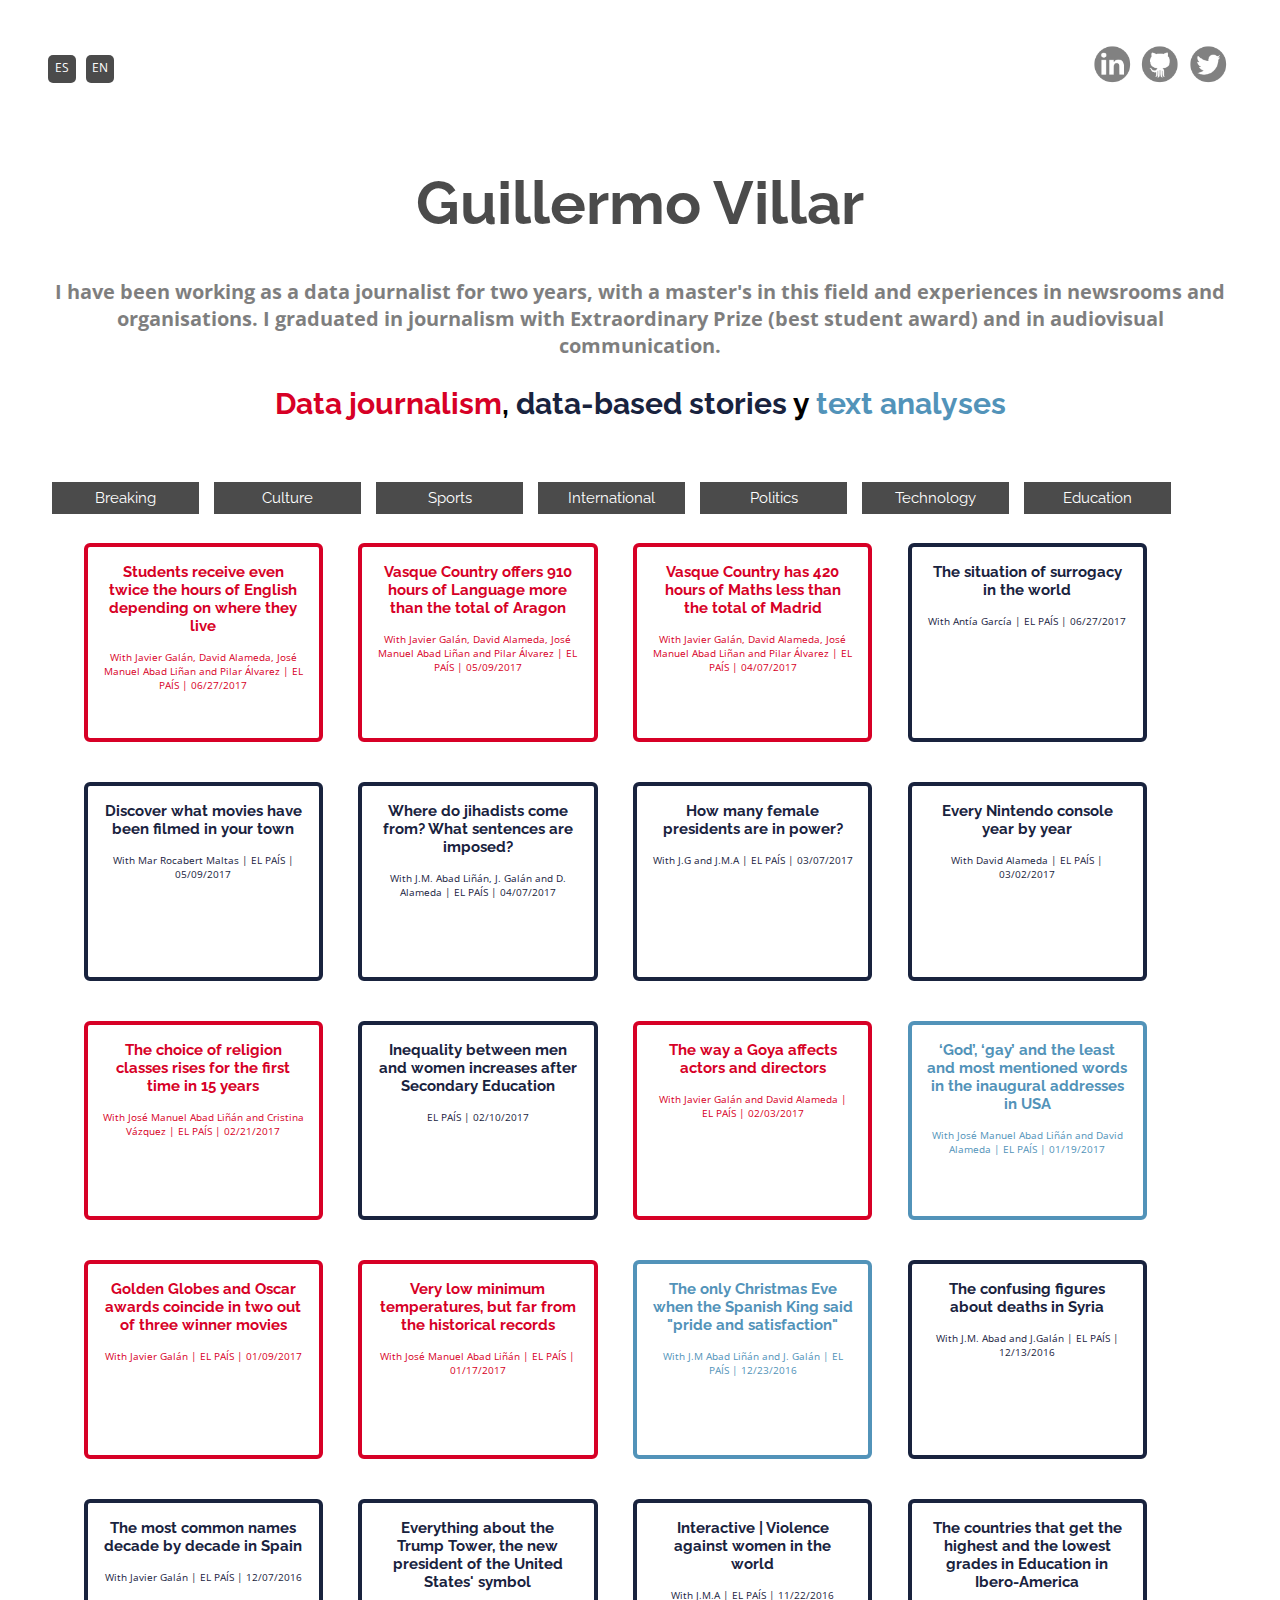
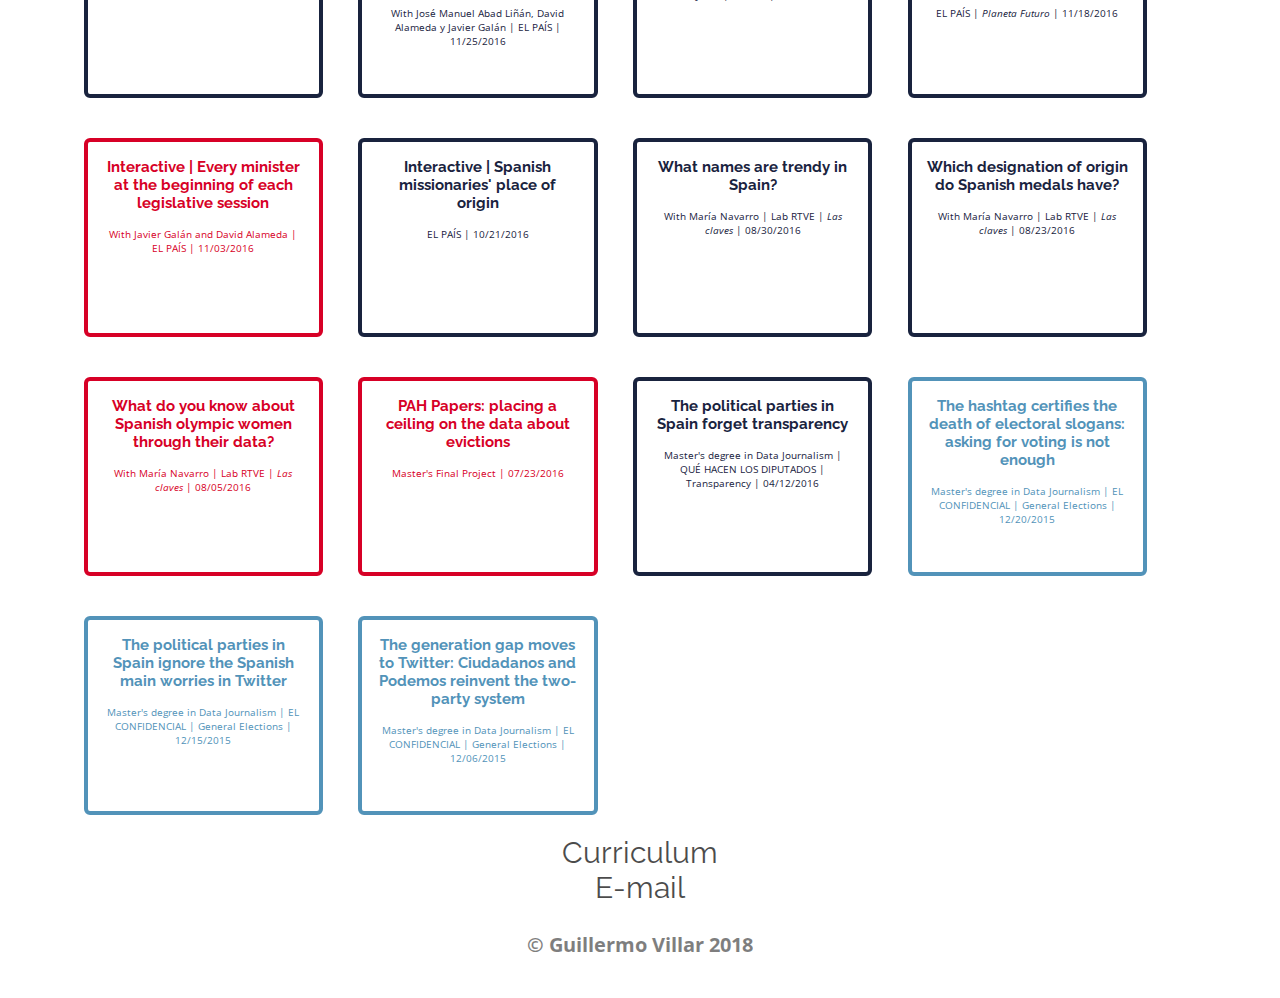
==== english.html @ 20ea94da "más reajustes para responsive" ====
<!DOCTYPE html>
<html lang="en">
	<head>
		<title>Guillermo Villar</title>
		<meta http-equiv="Content-Type" content="text/html; charset=utf-8">
		<link href="https://fonts.googleapis.com/css?family=Open+Sans:300|Raleway:900" rel="stylesheet">
		<script type="text/javascript" src="jquery.js"></script>
		<style>

			.box,.politics,.culture,.economics,.sports,.international,.national,.breaking,.technology{
				width:17%;
				height:175px;
				margin:20px;
				margin-left:3%;
				margin-right:0;
				padding:15px;
				padding-top:1px;
				border:solid 4px;
				border-radius:6px;
				display:inline-block;
				float:left;
				cursor:pointer;
				opacity:1;
		}
			.box:hover{
				color:#fff;

			}

			button{
				background-color:#000;
				border-color:#000;
				color:#fff; 
				width:155px;
				height:40px;
				margin:17px;
				margin-left:0px;
				margin-right:7px;
				margin-bottom:5px;
				padding:4px;
				border:solid 4px;
				float:left;
				font-family: 'Raleway', sans-serif;
				font-size:15px;
				cursor:pointer;
				opacity:0.7;

			}

			.icon{
				width:40px;
				height:40px;
				padding:4px;
				margin-bottom:80px;
				float:right;
				cursor:pointer;
				opacity:0.7;

			}

			.lang{
				background-color:#000;
				border-color:#000;
				color:#fff;
				width:20px;
				height:20px;
				margin:15px;
				margin-left:0px;
				margin-right:10px;
				margin-bottom:80px;
				padding:4px;
				border-radius:5px;
				font-family: 'Open Sans', sans-serif;
				font-size:12px;
				text-align:center;
				float:left;
				cursor:pointer;
				opacity:0.7;
			}
			a:hover,button:hover,.icon:hover,.lang:hover{
				opacity:1;
			}

			.ddj{
				color:#D70026;
				
			}
			.ddj:hover{
				border-color:#D70026;
				background-color:#D70026;
			}
			.data{
				color:#19233e;
			}
			.data:hover{
				border-color:#19233e;
				background-color:#19233e;
				
			}
			.text{
				color:#5293B9;
			}

			.text:hover{
				border-color:#5293B9;
				background-color:#5293B9;

			}
			.selected{
				color:#000;
			}
			.selected:hover{
				color:#000;
				border-color:#ebbd30;
				background-color:#ebbd30;	
				opacity:1;

			}
			.non-selected{
				border-color:#cacaca;
				color:#cacaca;

			}

			.non-selected:hover{
				color:#000;
				border-color:#cacaca;
				background-color:#cacaca;
				opacity:1;	
			}
			
			h1{
				font-family: 'Raleway', sans-serif;
				text-align:center;
				font-size:60px;
				opacity:0.7;
			}

			h2{
				font-family: 'Raleway', sans-serif;
				text-align:center;
				font-size:30px;
			}

			h3{
				font-family: 'Raleway', sans-serif;
				font-size:15px;
			}
			h4{
				font-family: 'Open Sans',sans-serif;
				text-align:center;
				font-size:20px;
				opacity:0.5;
			}
			p{
				font-family: 'Open Sans', sans-serif;
				font-size:10px;
			}

			a{
				font-family: 'Raleway', sans-serif;
				font-size:30px;
				color:#000;
				opacity:0.7;
			}	


			a:link{
			text-decoration:none;
			}

			div{
				clear:both;
				text-align:center;
				margin:40px;
				position:relative;
			}

	@media (max-device-width:950px),(max-width:950px){

			.box,.politics,.culture,.society,.economics,.sports,.international,.national,.breaking,.technology{
				width:85%;
				border:solid 4px;
				cursor:pointer;
				opacity:1;
			}

			button{
				margin-left:25px;
				margin-right:0px;
				font-size:28px;
			}

			.icon{
				width:54px;
				height:54px;
				display:inline-block;

			}

			.lang{
				width:34px;
				height:34px;
				border-radius:10px;
				padding:3px;
				font-size:25px;

			}

	}

	@media (max-device-width:950px){

			h1{
				font-size:90px;
			}

			h2{
				font-size:60px;
			}

			h3{
				font-size:35px;
			}

			h4{
				font-size:25px;
			}

			p{
				font-size:18px;
			}

			button{
				width:90%;
				height:60px;
				font-size:35px;
			}

			.box,.politics,.culture,.society,.economics,.sports,.international,.national,.breaking,.technology{
				height:205px;
			}
	}

	@media (max-width:950px){

			h3{
				font-size:18px;
			}

			p{
				font-size:11px;
			}
			.box,.politics,.culture,.society,.economics,.sports,.international,.national,.breaking,.technology{
				height:150px;
			}
			button{
				width:90%;
				height:40px;
				font-size:20px;

			}
	}

		</style>
	</head>
	<body>

		<div>
		<a class="lang" href="index.html">ES</a>
		<a class="lang" href="english.html">EN</a>
		<a href="https://twitter.com/_gvillar" target="_blank"><img class='icon' src='icons/twitter.png' alt="twitter" title="Twitter"></a>
		<a href="https://github.com/gvillar" target="_blank"><img class='icon' src='icons/github.png'  alt="github" title="Github"></a>
		<a href="https://www.linkedin.com/in/guillermovillarrodriguez/en" target="_blank"><img class='icon' src='icons/linkedin.png' alt="linkedin" title="Linkedin"></a>
		</div>

		<div>
			<h1>Guillermo Villar</h1>
			<h4>I have been working as a data journalist for two years, with a master's in this field and experiences in newsrooms and organisations. I graduated in journalism with Extraordinary Prize (best student award) and in audiovisual communication.</h4>
			<h2><font color='#D70026'>Data journalism</font>, <font color='#19233e'>data-based stories</font> y 
			<font color='#5293B9'>text analyses</font></h2>
		</div>


		<div align='center'>
			<button onclick="filter('breaking')" title="Select breaking news">Breaking</button>
			<button onclick="filter('culture')" title="Select culture news">Culture</button>
			<button onclick="filter('sports')" title="Select sports news">Sports</button>
			<button onclick="filter('international')" title="Select international news">International</button>
			<button onclick="filter('politics')" title="Select politics news">Politics</button>
			<button onclick="filter('technology')" title="Select technology news">Technology</button>
			<button onclick="filter('education')" title="Select education news">Education</button>
		</div>
		
		<div>
		 <a class='box education ddj' href="https://politica.elpais.com/politica/2017/09/06/actualidad/1504710364_677492.html" target="_blank"title="Read the full article">
                        <h3>Students receive even twice the hours of English depending on where they live</h3>
                        <p>With Javier Galán, David Alameda, José Manuel Abad Liñan and Pilar Álvarez | EL PAÍS | 06/27/2017</p>
                </a>
                <a class='box education ddj' href="https://politica.elpais.com/politica/2017/09/06/actualidad/1504709729_421130.html" target="_blank" title="Read the full article">
                        <h3>Vasque Country offers 910 hours of Language more than the total of Aragon</h3>
                        <p>With Javier Galán, David Alameda, José Manuel Abad Liñan and Pilar Álvarez | EL PAÍS | 05/09/2017</p>
                </a>
                <a class='box education ddj' href="https://politica.elpais.com/politica/2017/09/05/actualidad/1504603559_124976.html" target="_blank" title="Read the full article">
                        <h3>Vasque Country has 420 hours of Maths less than the total of Madrid</h3>
                        <p>With Javier Galán, David Alameda, José Manuel Abad Liñan and Pilar Álvarez | EL PAÍS | 04/07/2017</p>
                </a>
                <a class='box breaking data' href="https://internacional.elpais.com/internacional/2017/06/27/actualidad/1498555779_269973.html" target="_blank" title="Read the full article">
                        <h3>The situation of surrogacy in the world</h3>
                        <p>With Antía García | EL PAÍS | 06/27/2017</p>
                </a>
                <a class='box culture data' href="https://cat.elpais.com/cat/2017/05/09/culture/1494353653_363766.html" target="_blank" title="Read the full article">
                        <h3>Discover what movies have been filmed in your town</h3>
                        <p>With Mar Rocabert Maltas | EL PAÍS | 05/09/2017</p>
                </a>
                <a class='box international data' href="https://internacional.elpais.com/internacional/2017/04/07/actualidad/1491582612_084302.html" target="_blank" title="Read the full article">
                        <h3>Where do jihadists come from? What sentences are imposed?</h3>
                        <p>With J.M. Abad Liñán, J. Galán and D. Alameda | EL PAÍS | 04/07/2017</p>
                </a>
                <a class='box international data' href="https://internacional.elpais.com/internacional/2017/03/07/actualidad/1488879380_710686.html" target="_blank" title="Read the full article">
                        <h3>How many female presidents are in power?</h3>
                        <p>With J.G and J.M.A | EL PAÍS | 03/07/2017</p>
                </a>
                <a class='box technology data' href="https://elpais.com/tecnologia/2017/03/02/actualidad/1488470239_716599.html" target="_blank" title="Read the full article">
                        <h3>Every Nintendo console year by year</h3>
                        <p>With David Alameda | EL PAÍS | 03/02/2017</p>
                </a>
                <a class='box education ddj' href="https://politica.elpais.com/politica/2017/02/21/actualidad/1487677505_335367.html" target="_blank" title="Read the full article">
                        <h3>The choice of religion classes rises for the first time in 15 years</h3>
                        <p>With José Manuel Abad Liñán and Cristina Vázquez | EL PAÍS | 02/21/2017</p>
                </a>
                <a class='box education data' href="https://politica.elpais.com/politica/2017/02/10/actualidad/1486744273_207129.html" target="_blank" title="Read the full article">
                        <h3>Inequality between men and women increases after Secondary Education</h3>
                        <p>EL PAÍS | 02/10/2017</p>
                </a>
                <a class='box culture ddj' href="https://elpais.com/culture/2017/02/03/actualidad/1486141408_156046.html" target="_blank" title="Read the full article">
                        <h3>The way a Goya affects actors and directors</h3>
                        <p>With Javier Galán and David Alameda | EL PAÍS | 02/03/2017</p>
                        </a>
                </a>
                <a class='box international text' href="https://internacional.elpais.com/internacional/2017/01/19/actualidad/1484841016_030114.html" target="_blank" title="Read the full article">
                        <h3>‘God’, ‘gay’ and the least and most mentioned words in the inaugural addresses in USA</h3>
                        <p>With José Manuel Abad Liñán and David Alameda | EL PAÍS | 01/19/2017</p>
                </a>
                <a class='box culture ddj' href="https://elpais.com/culture/2017/01/09/actualidad/1483966296_354666.html" target="_blank" title="Read the full article">
                        <h3>Golden Globes and Oscar awards coincide in two out of three winner movies</h3>
                        <p>With Javier Galán | EL PAÍS | 01/09/2017</p>
                </a>
                <a class='box breaking ddj' href="https://politica.elpais.com/politica/2017/01/17/actualidad/1484691463_580825.html" target="_blank" title="Read the full article">
                        <h3>Very low minimum temperatures, but far from the historical records</h3>
                        <p>With José Manuel Abad Liñán | EL PAÍS | 01/17/2017</p>
                </a>
                <a class='box politics text' href="https://politica.elpais.com/politica/2016/12/23/actualidad/1482511077_637425.html" target="_blank" title="Read the full article">
                        <h3>The only Christmas Eve when the Spanish King said "pride and satisfaction"</h3>
                        <p>With J.M Abad Liñán and J. Galán | EL PAÍS | 12/23/2016</p>
                </a>
                <a class='box international data' href="https://internacional.elpais.com/internacional/2016/12/13/actualidad/1481643811_024842.html" target="_blank" title="Read the full article">
                        <h3>The confusing figures about deaths in Syria</h3>
                        <p>With J.M. Abad and J.Galán | EL PAÍS | 12/13/2016</p>
                </a>
                <a class='box breaking data' href="https://politica.elpais.com/politica/2016/12/07/actualidad/1481107591_996675.html" target="_blank" title="Read the full article">
                        <h3>The most common names decade by decade in Spain</h3>
                        <p>With Javier Galán | EL PAÍS | 12/07/2016</p>
                </a>
                <a class='box international data' href="https://internacional.elpais.com/internacional/2016/11/25/actualidad/1480083372_116774.html" target="_blank" title="Read the full article">
                        <h3>Everything about the Trump Tower, the new president of the United States' symbol</h3>
                        <p>With José Manuel Abad Liñán, David Alameda y Javier Galán | EL PAÍS | 11/25/2016</p>
                </a>
                <a class='box international data' href="https://internacional.elpais.com/internacional/2016/11/22/actualidad/1479813855_877756.html" target="_blank" title="Read the full article">
                        <h3>Interactive | Violence against women in the world</h3>
                        <p>With J.M.A | EL PAÍS | 11/22/2016</p>
                </a>
                <a class='box education data' href="https://elpais.com/elpais/2016/11/18/planeta_futuro/1479486036_143688.html" target="_blank" title="Read the full article">
                        <h3>The countries that get the highest and the lowest grades in Education in Ibero-America</h3>
                        <p>EL PAÍS | <i>Planeta Futuro</i> | 11/18/2016</p>
                </a>
                <a class='box breaking ddj' href="https://elpais.com/elpais/2016/11/03/actualidad/1478176196_238631.html" target="_blank" title="Read the full article">
                        <h3>Interactive | Every minister at the beginning of each legislative session</h3>
                        <p>With Javier Galán and David Alameda | EL PAÍS | 11/03/2016</p>
                </a>
                <a class='box breaking data' href="https://elpais.com/elpais/2016/10/21/actualidad/1477065399_058873.html" title="Read the full article">
                        <h3>Interactive | Spanish missionaries' place of origin</h3>
                        <p>EL PAÍS | 10/21/2016</p>
                </a>
                <a class='box breaking data' href="http://lab.rtve.es/las-claves/nombres-moda-espana-2016-08-30/" target="_blank" title="Read the full article">
                        <h3>What names are trendy in Spain?</h3>
                        <p>With María Navarro | Lab RTVE | <i>Las claves</i> | 08/30/2016</p>
                </a>
                <a class='box sports data' href="http://lab.rtve.es/las-claves/origen-medallas-espanolas-2016-08-23/" target="_blank" title="Read the full article">
                        <h3>Which designation of origin do Spanish medals have?</h3>
                        <p>With María Navarro | Lab RTVE | <i>Las claves</i> | 08/23/2016</p>
                </a>
                <a class='box sports ddj' href="http://lab.rtve.es/las-claves/mujeres-deportistas-espanolas-rio-2016-2016-08-05/" target="_blank" title="Read the full article">
                        <h3>What do you know about Spanish olympic women through their data?</h3>
                        <p>With María Navarro | Lab RTVE | <i>Las claves</i> | 08/05/2016</p>
                </a>
                <a class='box politics ddj' href="https://gvillar.github.io/pahpers/" target="_blank" title="Read the full article">
                        <h3>PAH Papers: placing a ceiling on the data about evictions</h3>
                        <p>Master's Final Project |  07/23/2016</p>
                </a>
                <a class='box politics data' href="http://blog.quehacenlosdiputados.net/los-partidos-politicos-se-olvidan-de-la-transparencia/" target="_blank" title="Read the full article">
                        <h3>The political parties in Spain forget transparency</h3>
                        <p>Master's degree in Data Journalism | QUÉ HACEN LOS DIPUTADOS | Transparency | 04/12/2016</p>
                </a>
                <a class='box politics text' href="http://www.elconfidencial.com/elecciones-generales/2015-12-20/el-hashtag-certifica-la-muerte-del-eslogan-electoral-pedir-el-voto-ya-no-es-suficiente_1124178/" target="_blank" title="Read the full article">
                        <h3>The hashtag
                         certifies the death of electoral slogans: asking for voting is not enough</h3>
                        <p>Master's degree in Data Journalism | EL CONFIDENCIAL | General Elections | 12/20/2015</p>
                </a>
                <a class='box politics text' href="http://www.elconfidencial.com/elecciones-generales/2015-12-15/twitter-barometro-cis-elecciones-generales-20d_1120390/" target="_blank" title="Read the full article">
                        <h3>The political parties in Spain ignore the Spanish main worries in Twitter</h3>
                        <p>Master's degree in Data Journalism | EL CONFIDENCIAL | General Elections | 12/15/2015</p>
                </a>
                <a class='box politics text' href="http://www.elconfidencial.com/elecciones-generales/2015-12-06/twitter-ciudadanos-podemos-elecciones-generales-20d_1113877/" target="_blank" title="Read the full article">
                        <h3>The generation gap moves to Twitter: Ciudadanos and Podemos reinvent the two-party system</h3>
                        <p>Master's degree in Data Journalism | EL CONFIDENCIAL | General Elections | 12/06/2015</p>
                </a>
        </div>


	<div>
	<a href="guillermovillar_2018_en.pdf" title="Download my CV" download="guillermo_villar_en">Curriculum</a>
	<br>
	<a href="mailto:guillevillarrodriguez@gmail.com" title="Send me an e-mail" target="_blank">E-mail</a>
	<h4>© Guillermo Villar 2018</h4>
	</div>
	</body>
	<script>

function filter(section){
	var previous=false
	section="."+section
	previous=$(section).hasClass('selected')
		if (previous){
			$(section).removeClass('selected');
			$('.box').removeClass('non-selected');
		}
		else{
			$('.box').removeClass('selected').addClass('non-selected');
			$(section).removeClass('non-selected').addClass('selected');
		}
	}
		
	</script>
</html>
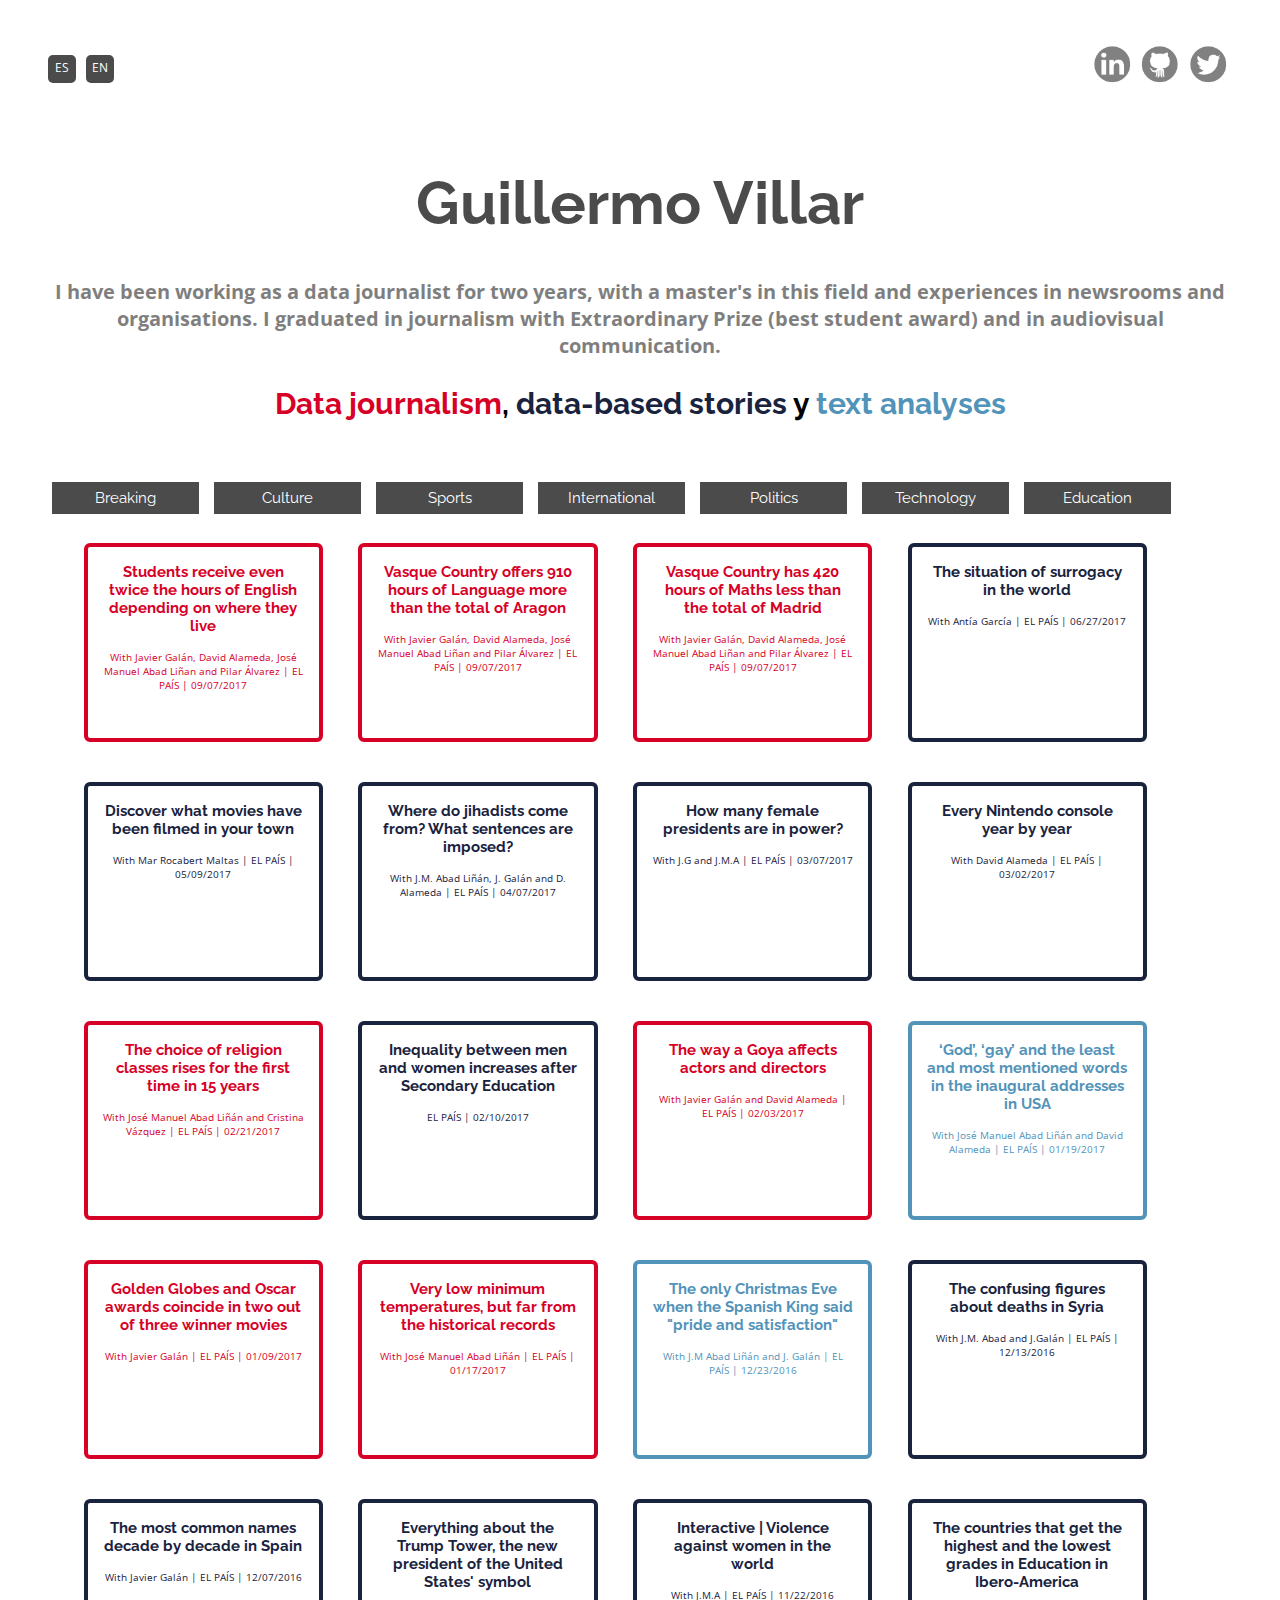
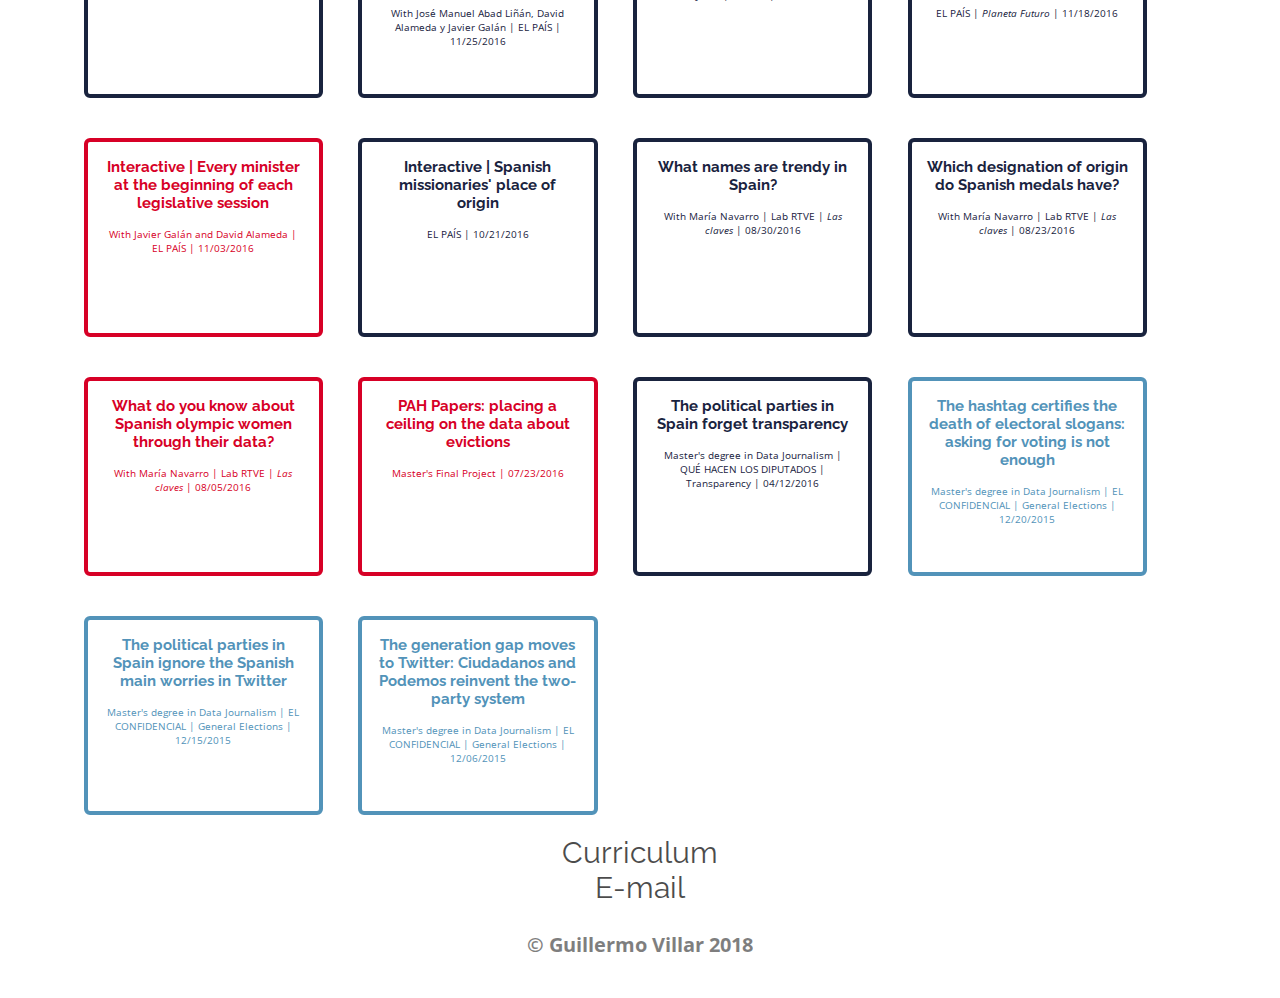
==== commit 985f6a61: "retoques últimos" ====
--- a/english.html
+++ b/english.html
@@ -6,263 +6,265 @@
 		<link href="https://fonts.googleapis.com/css?family=Open+Sans:300|Raleway:900" rel="stylesheet">
 		<script type="text/javascript" src="jquery.js"></script>
 		<style>
-
-			.box,.politics,.culture,.economics,.sports,.international,.national,.breaking,.technology{
-				width:17%;
-				height:175px;
-				margin:20px;
-				margin-left:3%;
-				margin-right:0;
-				padding:15px;
-				padding-top:1px;
-				border:solid 4px;
-				border-radius:6px;
-				display:inline-block;
-				float:left;
-				cursor:pointer;
-				opacity:1;
-		}
-			.box:hover{
-				color:#fff;
-
-			}
-
-			button{
-				background-color:#000;
-				border-color:#000;
-				color:#fff; 
-				width:155px;
-				height:40px;
-				margin:17px;
-				margin-left:0px;
-				margin-right:7px;
-				margin-bottom:5px;
-				padding:4px;
-				border:solid 4px;
-				float:left;
-				font-family: 'Raleway', sans-serif;
-				font-size:15px;
-				cursor:pointer;
-				opacity:0.7;
-
-			}
-
-			.icon{
-				width:40px;
-				height:40px;
-				padding:4px;
-				margin-bottom:80px;
-				float:right;
-				cursor:pointer;
-				opacity:0.7;
-
-			}
-
-			.lang{
-				background-color:#000;
-				border-color:#000;
-				color:#fff;
-				width:20px;
-				height:20px;
-				margin:15px;
-				margin-left:0px;
-				margin-right:10px;
-				margin-bottom:80px;
-				padding:4px;
-				border-radius:5px;
-				font-family: 'Open Sans', sans-serif;
-				font-size:12px;
-				text-align:center;
-				float:left;
-				cursor:pointer;
-				opacity:0.7;
-			}
-			a:hover,button:hover,.icon:hover,.lang:hover{
-				opacity:1;
-			}
-
-			.ddj{
-				color:#D70026;
-				
-			}
-			.ddj:hover{
-				border-color:#D70026;
-				background-color:#D70026;
-			}
-			.data{
-				color:#19233e;
-			}
-			.data:hover{
-				border-color:#19233e;
-				background-color:#19233e;
-				
-			}
-			.text{
-				color:#5293B9;
-			}
-
-			.text:hover{
-				border-color:#5293B9;
-				background-color:#5293B9;
-
-			}
-			.selected{
-				color:#000;
-			}
-			.selected:hover{
-				color:#000;
-				border-color:#ebbd30;
-				background-color:#ebbd30;	
-				opacity:1;
-
-			}
-			.non-selected{
-				border-color:#cacaca;
-				color:#cacaca;
-
-			}
-
-			.non-selected:hover{
-				color:#000;
-				border-color:#cacaca;
-				background-color:#cacaca;
-				opacity:1;	
-			}
-			
-			h1{
-				font-family: 'Raleway', sans-serif;
-				text-align:center;
-				font-size:60px;
-				opacity:0.7;
-			}
-
-			h2{
-				font-family: 'Raleway', sans-serif;
-				text-align:center;
-				font-size:30px;
-			}
-
-			h3{
-				font-family: 'Raleway', sans-serif;
-				font-size:15px;
-			}
-			h4{
-				font-family: 'Open Sans',sans-serif;
-				text-align:center;
-				font-size:20px;
-				opacity:0.5;
-			}
-			p{
-				font-family: 'Open Sans', sans-serif;
-				font-size:10px;
-			}
-
-			a{
-				font-family: 'Raleway', sans-serif;
-				font-size:30px;
-				color:#000;
-				opacity:0.7;
-			}	
-
-
-			a:link{
-			text-decoration:none;
-			}
-
-			div{
-				clear:both;
-				text-align:center;
-				margin:40px;
-				position:relative;
-			}
-
-	@media (max-device-width:950px),(max-width:950px){
-
-			.box,.politics,.culture,.society,.economics,.sports,.international,.national,.breaking,.technology{
-				width:85%;
-				border:solid 4px;
-				cursor:pointer;
-				opacity:1;
-			}
-
-			button{
-				margin-left:25px;
-				margin-right:0px;
-				font-size:28px;
-			}
-
-			.icon{
-				width:54px;
-				height:54px;
-				display:inline-block;
-
-			}
-
-			.lang{
-				width:34px;
-				height:34px;
-				border-radius:10px;
-				padding:3px;
-				font-size:25px;
-
-			}
-
-	}
-
-	@media (max-device-width:950px){
-
-			h1{
-				font-size:90px;
-			}
-
-			h2{
-				font-size:60px;
-			}
-
-			h3{
-				font-size:35px;
-			}
-
-			h4{
-				font-size:25px;
-			}
-
-			p{
-				font-size:18px;
-			}
-
-			button{
-				width:90%;
-				height:60px;
-				font-size:35px;
-			}
-
-			.box,.politics,.culture,.society,.economics,.sports,.international,.national,.breaking,.technology{
-				height:205px;
-			}
-	}
-
-	@media (max-width:950px){
-
-			h3{
-				font-size:18px;
-			}
-
-			p{
-				font-size:11px;
-			}
-			.box,.politics,.culture,.society,.economics,.sports,.international,.national,.breaking,.technology{
-				height:150px;
-			}
-			button{
-				width:90%;
-				height:40px;
-				font-size:20px;
-
-			}
-	}
-
-		</style>
+ 
+                        .box,.politics,.culture,.economics,.sports,.international,.national,.breaking,.technology{
+                                width:17%;
+                                height:175px;
+                                margin:20px;
+                                margin-left:3%;
+                                margin-right:0;
+                                padding:15px;
+                                padding-top:1px;
+                                border:solid 4px;
+                                border-radius:6px;
+                                display:inline-block;
+                                float:left;
+                                cursor:pointer;
+                                opacity:1;
+                }
+                        .box:hover{
+                                color:#fff;
+
+                        }
+
+                        button{
+                                background-color:#000;
+                                border-color:#000;
+                                color:#fff; 
+                                width:155px;
+                                height:40px;
+                                margin:17px;
+                                margin-left:0px;
+                                margin-right:7px;
+                                margin-bottom:5px;
+                                padding:4px;
+                                border:solid 4px;
+                                float:left;
+                                font-family: 'Raleway', sans-serif;
+                                font-size:15px;
+                                cursor:pointer;
+                                opacity:0.7;
+
+                        }
+
+                        .icon{
+                                width:40px;
+                                height:40px;
+                                padding:4px;
+                                margin-bottom:80px;
+                                float:right;
+                                cursor:pointer;
+                                opacity:0.7;
+
+                        }
+
+                        .lang{
+                                background-color:#000;
+                                border-color:#000;
+                                color:#fff;
+                                width:20px;
+                                height:20px;
+                                margin:15px;
+                                margin-left:0px;
+                                margin-right:10px;
+                                margin-bottom:80px;
+                                padding:4px;
+                                border-radius:5px;
+                                font-family: 'Open Sans', sans-serif;
+                                font-size:12px;
+                                text-align:center;
+                                float:left;
+                                cursor:pointer;
+                                opacity:0.7;
+                        }
+                        a:hover,button:hover,.icon:hover,.lang:hover{
+                                opacity:1;
+                        }
+
+                        .ddj{
+                                color:#D70026;
+                                
+                        }
+                        .ddj:hover{
+                                border-color:#D70026;
+                                background-color:#D70026;
+                        }
+                        .data{
+                                color:#19233e;
+                        }
+                        .data:hover{
+                                border-color:#19233e;
+                                background-color:#19233e;
+                                
+                        }
+                        .text{
+                                color:#5293B9;
+                        }
+
+                        .text:hover{
+                                border-color:#5293B9;
+                                background-color:#5293B9;
+
+                        }
+                        .selected{
+                                color:#000;
+                        }
+                        .selected:hover{
+                                color:#000;
+                                border-color:#ebbd30;
+                                background-color:#ebbd30;       
+                                opacity:1;
+
+                        }
+                        .non-selected{
+                                border-color:#cacaca;
+                                color:#cacaca;
+
+                        }
+
+                        .non-selected:hover{
+                                color:#000;
+                                border-color:#cacaca;
+                                background-color:#cacaca;
+                                opacity:1;      
+                        }
+                        
+                        h1{
+                                font-family: 'Raleway', sans-serif;
+                                text-align:center;
+                                font-size:60px;
+                                opacity:0.7;
+                        }
+
+                        h2{
+                                font-family: 'Raleway', sans-serif;
+                                text-align:center;
+                                font-size:30px;
+                        }
+
+                        h3{
+                                font-family: 'Raleway', sans-serif;
+                                font-size:15px;
+                        }
+                        h4{
+                                font-family: 'Open Sans',sans-serif;
+                                text-align:center;
+                                font-size:20px;
+                                opacity:0.5;
+                        }
+                        p{
+                                font-family: 'Open Sans', sans-serif;
+                                font-size:10px;
+                        }
+
+                        a{
+                                font-family: 'Raleway', sans-serif;
+                                font-size:30px;
+                                color:#000;
+                                opacity:0.7;
+                        }       
+
+
+                        a:link{
+                        text-decoration:none;
+                        }
+
+                        div{
+                                clear:both;
+                                text-align:center;
+                                margin:40px;
+                                position:relative;
+                        }
+
+        @media (max-device-width:950px),(max-width:950px){
+
+                        .box,.politics,.culture,.society,.economics,.sports,.international,.national,.breaking,.technology{
+                                width:95%;
+                                margin-left:5px;
+                                border:solid 4px;
+                                cursor:pointer;
+                                opacity:1;
+                        }
+
+                        button{
+                                width:100%;
+                                margin-left:5px;
+                                font-size:28px;
+                        }
+
+                        .icon{
+                                width:54px;
+                                height:54px;
+                                display:inline-block;
+
+                        }
+
+                        .lang{
+                                width:34px;
+                                height:34px;
+                                border-radius:10px;
+                                padding:3px;
+                                font-size:25px;
+
+                        }
+
+        }
+
+        @media (max-device-width:950px){
+
+                        h1{
+                                font-size:90px;
+                        }
+
+                        h2{
+                                font-size:60px;
+                        }
+
+                        h3{
+                                font-size:42px;
+                        }
+
+                        h4{
+                                font-size:30px;
+                        }
+
+                        p{
+                                font-size:35px;
+                        }
+                        
+                        a{
+                                font-size:60px;
+                        }
+
+                        button{
+                                height:60px;
+                                font-size:35px;
+                        }
+
+                        .box,.politics,.culture,.society,.economics,.sports,.international,.national,.breaking,.technology{
+                                height:340px;
+                        }
+        }
+
+        @media (max-width:950px){
+
+                        h3{
+                                font-size:18px;
+                        }
+
+                        p{
+                                font-size:11px;
+                        }
+                        .box,.politics,.culture,.society,.economics,.sports,.international,.national,.breaking,.technology{
+                                height:150px;
+                        }
+                        button{
+                                height:40px;
+                                font-size:20px;
+
+                        }
+        }
+                </style>
 	</head>
 	<body>
 
@@ -295,15 +297,15 @@
 		<div>
 		 <a class='box education ddj' href="https://politica.elpais.com/politica/2017/09/06/actualidad/1504710364_677492.html" target="_blank"title="Read the full article">
                         <h3>Students receive even twice the hours of English depending on where they live</h3>
-                        <p>With Javier Galán, David Alameda, José Manuel Abad Liñan and Pilar Álvarez | EL PAÍS | 06/27/2017</p>
+                        <p>With Javier Galán, David Alameda, José Manuel Abad Liñan and Pilar Álvarez | EL PAÍS | 09/07/2017</p>
                 </a>
                 <a class='box education ddj' href="https://politica.elpais.com/politica/2017/09/06/actualidad/1504709729_421130.html" target="_blank" title="Read the full article">
                         <h3>Vasque Country offers 910 hours of Language more than the total of Aragon</h3>
-                        <p>With Javier Galán, David Alameda, José Manuel Abad Liñan and Pilar Álvarez | EL PAÍS | 05/09/2017</p>
+                        <p>With Javier Galán, David Alameda, José Manuel Abad Liñan and Pilar Álvarez | EL PAÍS | 09/07/2017</p>
                 </a>
                 <a class='box education ddj' href="https://politica.elpais.com/politica/2017/09/05/actualidad/1504603559_124976.html" target="_blank" title="Read the full article">
                         <h3>Vasque Country has 420 hours of Maths less than the total of Madrid</h3>
-                        <p>With Javier Galán, David Alameda, José Manuel Abad Liñan and Pilar Álvarez | EL PAÍS | 04/07/2017</p>
+                        <p>With Javier Galán, David Alameda, José Manuel Abad Liñan and Pilar Álvarez | EL PAÍS | 09/07/2017</p>
                 </a>
                 <a class='box breaking data' href="https://internacional.elpais.com/internacional/2017/06/27/actualidad/1498555779_269973.html" target="_blank" title="Read the full article">
                         <h3>The situation of surrogacy in the world</h3>
